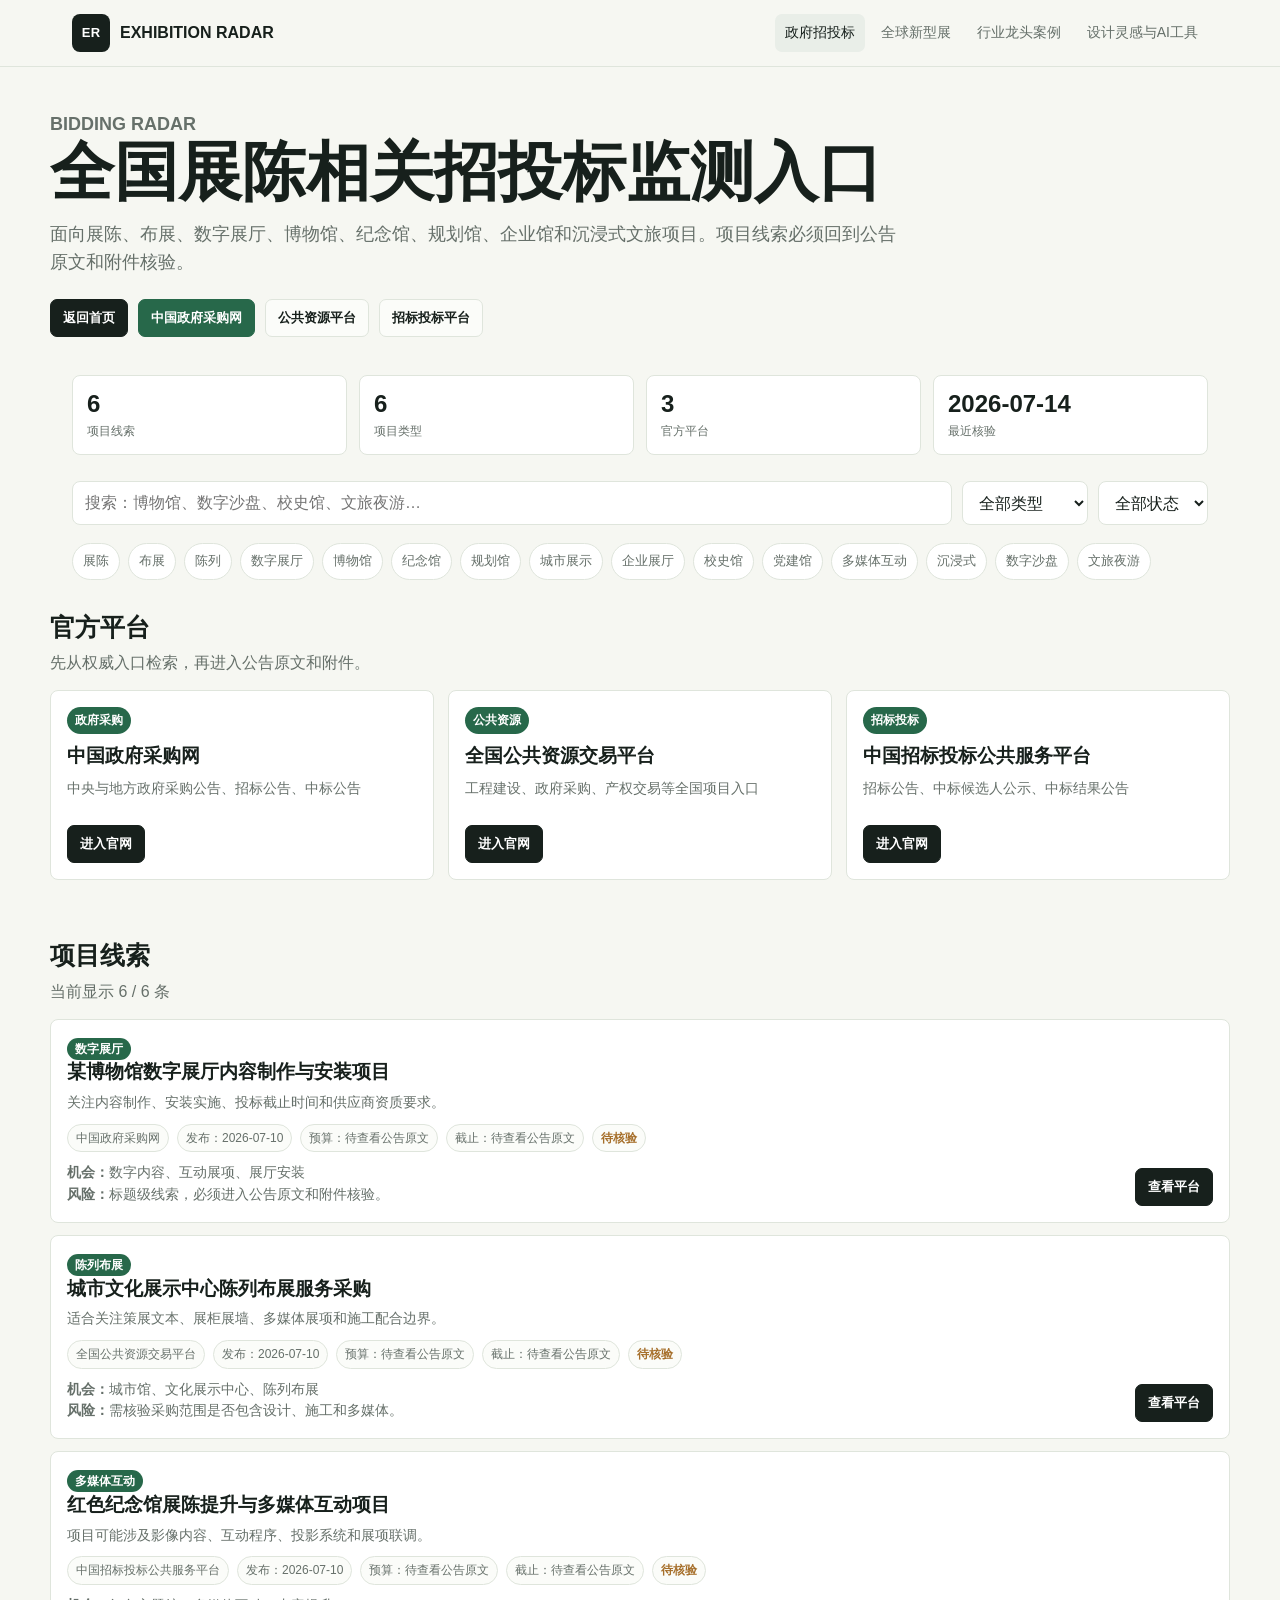
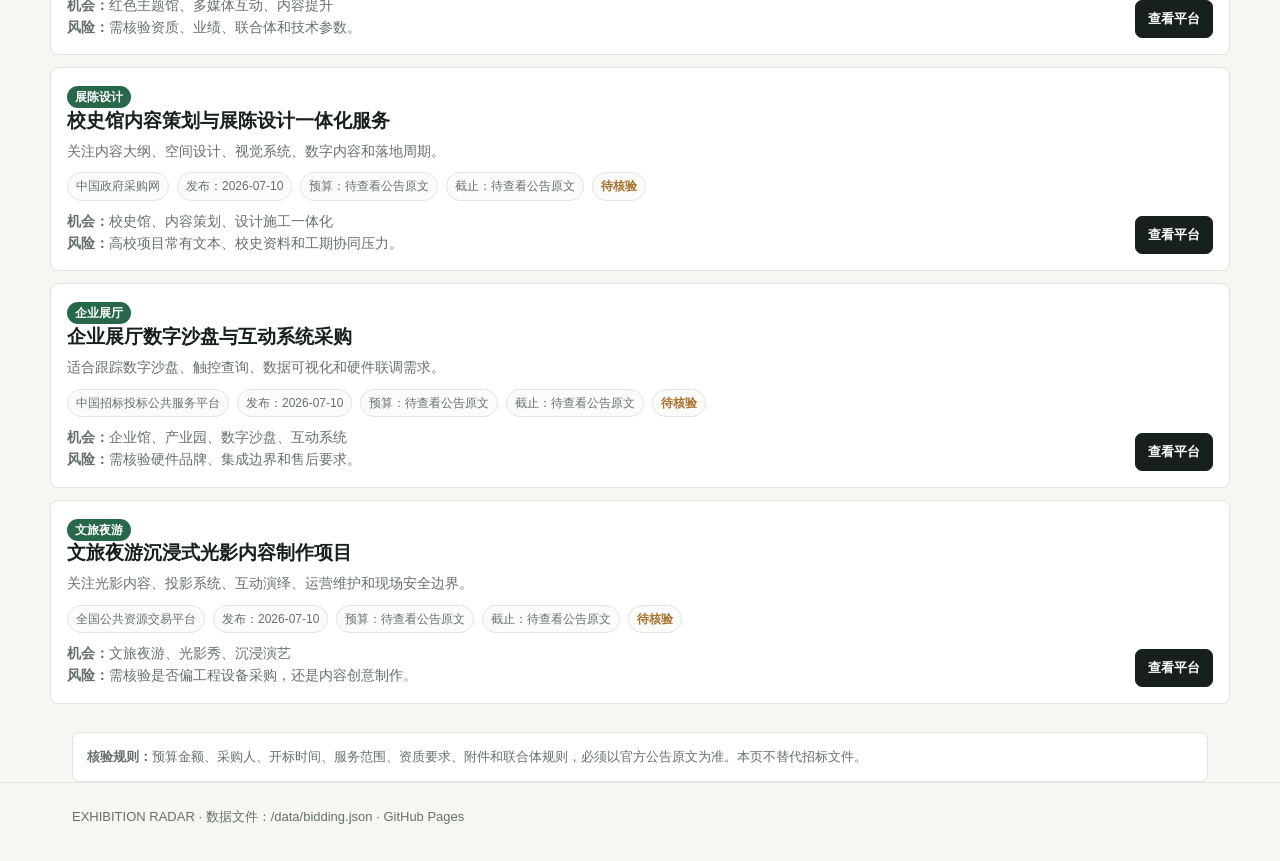
==== bidding/index.html @ 0a3d3f95 "Add bidding monitoring channel page" ====
<!doctype html>
<html lang="zh-CN">
<head>
  <meta charset="utf-8">
  <meta name="viewport" content="width=device-width,initial-scale=1">
  <title>政府招投标｜EXHIBITION RADAR</title>
  <meta name="description" content="展陈、布展、数字展厅、博物馆、规划馆等政府招投标项目监测入口。">
  <link rel="stylesheet" href="/assets/site.css">
</head>
<body>
  <header class="top"><div class="shell nav"><a class="brand" href="/"><span class="mark">ER</span><span>EXHIBITION RADAR</span></a><nav class="navlinks"><a class="active" href="/bidding/">政府招投标</a><a href="/intelligence/">全球新型展</a><a href="/cases/">行业龙头案例</a><a href="/resources/">设计灵感与AI工具</a></nav></div></header>
  <main>
    <section class="shell hero">
      <p class="eyebrow">BIDDING RADAR</p>
      <h1>全国展陈相关招投标监测入口</h1>
      <p>面向展陈、布展、数字展厅、博物馆、纪念馆、规划馆、企业馆和沉浸式文旅项目。项目线索必须回到公告原文和附件核验。</p>
      <div class="hero-actions"><a class="btn primary" href="/">返回首页</a><a class="btn green" href="https://www.ccgp.gov.cn/" target="_blank" rel="noopener">中国政府采购网</a><a class="btn" href="https://www.ggzy.gov.cn/" target="_blank" rel="noopener">公共资源平台</a><a class="btn" href="https://www.cebpubservice.com/" target="_blank" rel="noopener">招标投标平台</a></div>
    </section>
    <section class="shell"><div class="metrics" id="metrics"></div><div class="toolbar"><input id="q" class="search" placeholder="搜索：博物馆、数字沙盘、校史馆、文旅夜游…"><select id="category" class="select"><option value="all">全部类型</option></select><select id="status" class="select"><option value="all">全部状态</option><option value="needs_verification">待核验</option></select></div><div id="keywords" class="chips"></div></section>
    <section class="shell section"><div class="section-head"><div><h2>官方平台</h2><p>先从权威入口检索，再进入公告原文和附件。</p></div></div><div id="sources" class="grid-3"></div></section>
    <section class="shell section"><div class="section-head"><div><h2>项目线索</h2><p id="countText">正在加载数据…</p></div></div><div id="list" class="list"></div></section>
    <section class="shell"><div class="data-note"><b>核验规则：</b>预算金额、采购人、开标时间、服务范围、资质要求、附件和联合体规则，必须以官方公告原文为准。本页不替代招标文件。</div></section>
  </main>
  <footer class="footer"><div class="shell">EXHIBITION RADAR · 数据文件：/data/bidding.json · GitHub Pages</div></footer>
  <script>
    const $=s=>document.querySelector(s); let db={items:[],sources:[],keywords:[]};
    function sourceCard(s){return `<article class="source-card"><span class="badge bid">${s.type}</span><h3>${s.name}</h3><p>${s.use}</p><div class="actions"><a class="btn primary" href="${s.officialUrl}" target="_blank" rel="noopener">进入官网</a></div></article>`}
    function itemCard(x){return `<article class="item"><div><span class="badge bid">${x.category}</span><h3>${x.title}</h3><p>${x.summary}</p><div class="meta"><span class="pill">${x.sourceName}</span><span class="pill">发布：${String(x.publishedAt).slice(0,10)}</span><span class="pill">预算：${x.budget}</span><span class="pill">截止：${x.deadline}</span><span class="pill status needs_verification">待核验</span></div><p><b>机会：</b>${x.opportunity}</p><p><b>风险：</b>${x.risk}</p></div><div class="actions"><a class="btn primary" href="${x.sourceUrl}" target="_blank" rel="noopener">查看平台</a></div></article>`}
    function metrics(){const cats=new Set(db.items.map(x=>x.category)).size; $('#metrics').innerHTML=`<div class="metric"><b>${db.items.length}</b><span>项目线索</span></div><div class="metric"><b>${cats}</b><span>项目类型</span></div><div class="metric"><b>${db.sources.length}</b><span>官方平台</span></div><div class="metric"><b>${db.lastVerifiedAt}</b><span>最近核验</span></div>`}
    function filters(){const cats=[...new Set(db.items.map(x=>x.category))].sort(); $('#category').innerHTML='<option value="all">全部类型</option>'+cats.map(c=>`<option>${c}</option>`).join(''); $('#keywords').innerHTML=db.keywords.map(k=>`<button class="chip" type="button">${k}</button>`).join(''); document.querySelectorAll('.chip').forEach(b=>b.onclick=()=>{$('#q').value=b.textContent;sync();});}
    function sync(){const q=$('#q').value.trim().toLowerCase(), cat=$('#category').value, st=$('#status').value; const out=db.items.filter(x=>(cat==='all'||x.category===cat)&&(st==='all'||x.status===st)&&(!q||JSON.stringify(x).toLowerCase().includes(q))); $('#countText').textContent=`当前显示 ${out.length} / ${db.items.length} 条`; $('#list').innerHTML=out.map(itemCard).join('')||'<div class="data-note">没有匹配线索。</div>'}
    fetch('/data/bidding.json').then(r=>r.json()).then(data=>{db=data; $('#sources').innerHTML=db.sources.map(sourceCard).join(''); metrics(); filters(); sync(); ['q','category','status'].forEach(id=>$('#'+id).addEventListener(id==='q'?'input':'change',sync));}).catch(()=>{$('#countText').textContent='数据加载失败，请检查 /data/bidding.json';});
  </script>
</body>
</html>
---- assets/site.css ----
:root{--bg:#f6f7f2;--paper:#fff;--ink:#17201c;--muted:#66706a;--line:#dfe5dc;--soft:#eef2eb;--green:#27684a;--blue:#245e73;--red:#9b473d;--gold:#a66f2b;--violet:#5d578c;--shadow:0 18px 45px rgba(23,32,28,.09)}*{box-sizing:border-box}html{scroll-behavior:smooth}body{margin:0;background:var(--bg);color:var(--ink);font-family:-apple-system,BlinkMacSystemFont,"Segoe UI","PingFang SC","Microsoft YaHei",Arial,sans-serif;line-height:1.55}a{color:inherit;text-decoration:none}button,input,select{font:inherit}.shell{max-width:1180px;margin:0 auto;padding:0 22px}.top{position:sticky;top:0;z-index:20;background:rgba(246,247,242,.94);backdrop-filter:blur(14px);border-bottom:1px solid var(--line)}.nav{min-height:66px;display:flex;align-items:center;justify-content:space-between;gap:18px}.brand{display:flex;align-items:center;gap:10px;font-weight:850}.mark{width:38px;height:38px;border-radius:8px;background:var(--ink);color:#fff;display:grid;place-items:center;font-size:13px;letter-spacing:.02em}.navlinks{display:flex;align-items:center;gap:6px;flex-wrap:wrap}.navlinks a{font-size:14px;color:var(--muted);padding:8px 10px;border-radius:7px}.navlinks a:hover,.navlinks a.active{background:#e9eee8;color:var(--ink)}.hero{padding:44px 0 28px}.hero-grid{display:grid;grid-template-columns:minmax(0,1.08fr) minmax(320px,.92fr);gap:28px;align-items:stretch}.eyebrow{font-size:13px;font-weight:850;color:var(--green);margin:0 0 12px}.hero h1{font-size:clamp(35px,5vw,64px);line-height:1.04;margin:0 0 16px;letter-spacing:0}.hero p{margin:0;color:var(--muted);font-size:18px;max-width:850px}.hero-actions{display:flex;gap:10px;flex-wrap:wrap;margin-top:22px}.visual-board{border:1px solid var(--line);background:#fff;border-radius:8px;min-height:330px;padding:16px;display:grid;grid-template-columns:1fr 1fr;gap:10px}.visual-tile{border:1px solid var(--line);border-radius:7px;padding:12px;display:flex;flex-direction:column;justify-content:space-between;min-height:138px;background:linear-gradient(135deg,#fff,#f0f3ee)}.visual-tile strong{font-size:15px}.visual-tile span{font-size:12px;color:var(--muted)}.tone-green{border-top:5px solid var(--green)}.tone-blue{border-top:5px solid var(--blue)}.tone-red{border-top:5px solid var(--red)}.tone-gold{border-top:5px solid var(--gold)}.btn{display:inline-flex;align-items:center;justify-content:center;min-height:38px;padding:0 12px;border-radius:7px;border:1px solid var(--line);background:#fbfcf9;color:var(--ink);font-size:13px;font-weight:760}.btn.primary{background:var(--ink);border-color:var(--ink);color:#fff}.btn.green{background:var(--green);border-color:var(--green);color:#fff}.btn.blue{background:var(--blue);border-color:var(--blue);color:#fff}.btn.red{background:var(--red);border-color:var(--red);color:#fff}.btn.gold{background:var(--gold);border-color:var(--gold);color:#fff}.btn:focus,.search:focus,.select:focus{outline:3px solid rgba(36,94,115,.18);outline-offset:2px}.metrics{display:grid;grid-template-columns:repeat(4,minmax(0,1fr));gap:12px;margin:10px 0 26px}.metric{border:1px solid var(--line);background:#fff;border-radius:8px;padding:14px}.metric b{display:block;font-size:24px;line-height:1.15}.metric span{display:block;color:var(--muted);font-size:12px;margin-top:4px}.entry-grid{display:grid;grid-template-columns:repeat(4,minmax(0,1fr));gap:14px}.entry{position:relative;min-height:270px;border:1px solid var(--line);background:#fff;border-radius:8px;padding:18px;display:flex;flex-direction:column;gap:12px;overflow:hidden;transition:.18s ease}.entry:before{content:"";position:absolute;left:0;right:0;top:0;height:5px;background:var(--accent)}.entry:hover,.item:hover,.case-card:hover,.tool-card:hover{box-shadow:var(--shadow);transform:translateY(-2px)}.code{font-size:12px;font-weight:850;color:var(--accent)}.entry h2{font-size:24px;line-height:1.15;margin:0}.entry p,.entry li{color:var(--muted);font-size:14px}.entry p{margin:0}.entry ul{margin:0;padding-left:18px}.actions{display:flex;gap:8px;flex-wrap:wrap;margin-top:auto}.section{padding:28px 0}.section-head{display:flex;align-items:flex-end;justify-content:space-between;gap:18px;margin-bottom:14px}.section-head h2{margin:0;font-size:25px}.section-head p{margin:5px 0 0;color:var(--muted)}.toolbar{display:grid;grid-template-columns:1fr auto auto;gap:10px;align-items:center;margin:14px 0 18px}.search,.select{height:44px;border:1px solid var(--line);border-radius:8px;background:#fff;padding:0 12px;color:var(--ink)}.chips{display:flex;gap:8px;flex-wrap:wrap}.chip{border:1px solid var(--line);background:#fff;border-radius:999px;padding:7px 10px;color:var(--muted);font-size:13px;cursor:pointer}.chip.active{background:var(--ink);border-color:var(--ink);color:#fff}.list{display:grid;gap:12px}.item{border:1px solid var(--line);background:#fff;border-radius:8px;padding:16px;display:grid;grid-template-columns:minmax(0,1fr) auto;gap:14px;transition:.18s ease}.item h3{margin:0 0 8px;font-size:19px;line-height:1.25}.item p{margin:0;color:var(--muted);font-size:14px}.meta{display:flex;gap:8px;flex-wrap:wrap;margin:10px 0}.pill{border:1px solid var(--line);border-radius:999px;background:#fbfcf9;color:var(--muted);padding:4px 8px;font-size:12px}.status{font-weight:800;color:var(--blue)}.status.needs_verification{color:var(--gold)}.status.draft{color:var(--red)}.badge{width:max-content;max-width:100%;font-size:12px;font-weight:850;color:#fff;border-radius:999px;padding:4px 8px;background:var(--blue)}.badge.bid{background:var(--green)}.badge.case{background:var(--red)}.badge.tool{background:var(--gold)}.badge.workflow{background:var(--violet)}.grid-3{display:grid;grid-template-columns:repeat(3,minmax(0,1fr));gap:14px}.grid-2{display:grid;grid-template-columns:repeat(2,minmax(0,1fr));gap:14px}.case-card,.tool-card,.source-card,.workflow-card{border:1px solid var(--line);background:#fff;border-radius:8px;padding:16px;display:flex;flex-direction:column;gap:10px;min-height:190px;transition:.18s ease}.case-card h3,.tool-card h3,.source-card h3,.workflow-card h3{margin:0;font-size:19px;line-height:1.28}.case-card p,.tool-card p,.source-card p,.workflow-card p{margin:0;color:var(--muted);font-size:14px}.kv{display:grid;grid-template-columns:92px 1fr;gap:6px 10px;font-size:13px;color:var(--muted)}.kv b{color:var(--ink)}.small-list{margin:0;padding-left:18px;color:var(--muted);font-size:13px}.data-note{border:1px solid var(--line);background:#fff;border-radius:8px;padding:14px;color:var(--muted);font-size:13px}.footer{border-top:1px solid var(--line);padding:24px 0 34px;color:var(--muted);font-size:13px}.hidden{display:none!important}@media(max-width:1040px){.hero-grid,.entry-grid,.grid-3{grid-template-columns:repeat(2,minmax(0,1fr))}.metrics{grid-template-columns:repeat(2,minmax(0,1fr))}.toolbar{grid-template-columns:1fr}}@media(max-width:720px){.shell{padding:0 16px}.nav{align-items:flex-start;padding:12px 0}.navlinks{justify-content:flex-start}.hero{padding:32px 0 20px}.hero-grid,.entry-grid,.grid-3,.grid-2,.visual-board,.metrics{grid-template-columns:1fr}.entry{min-height:230px}.item{grid-template-columns:1fr}.section-head{display:block}.toolbar{grid-template-columns:1fr}.btn{width:auto}.hero h1{font-size:36px}}
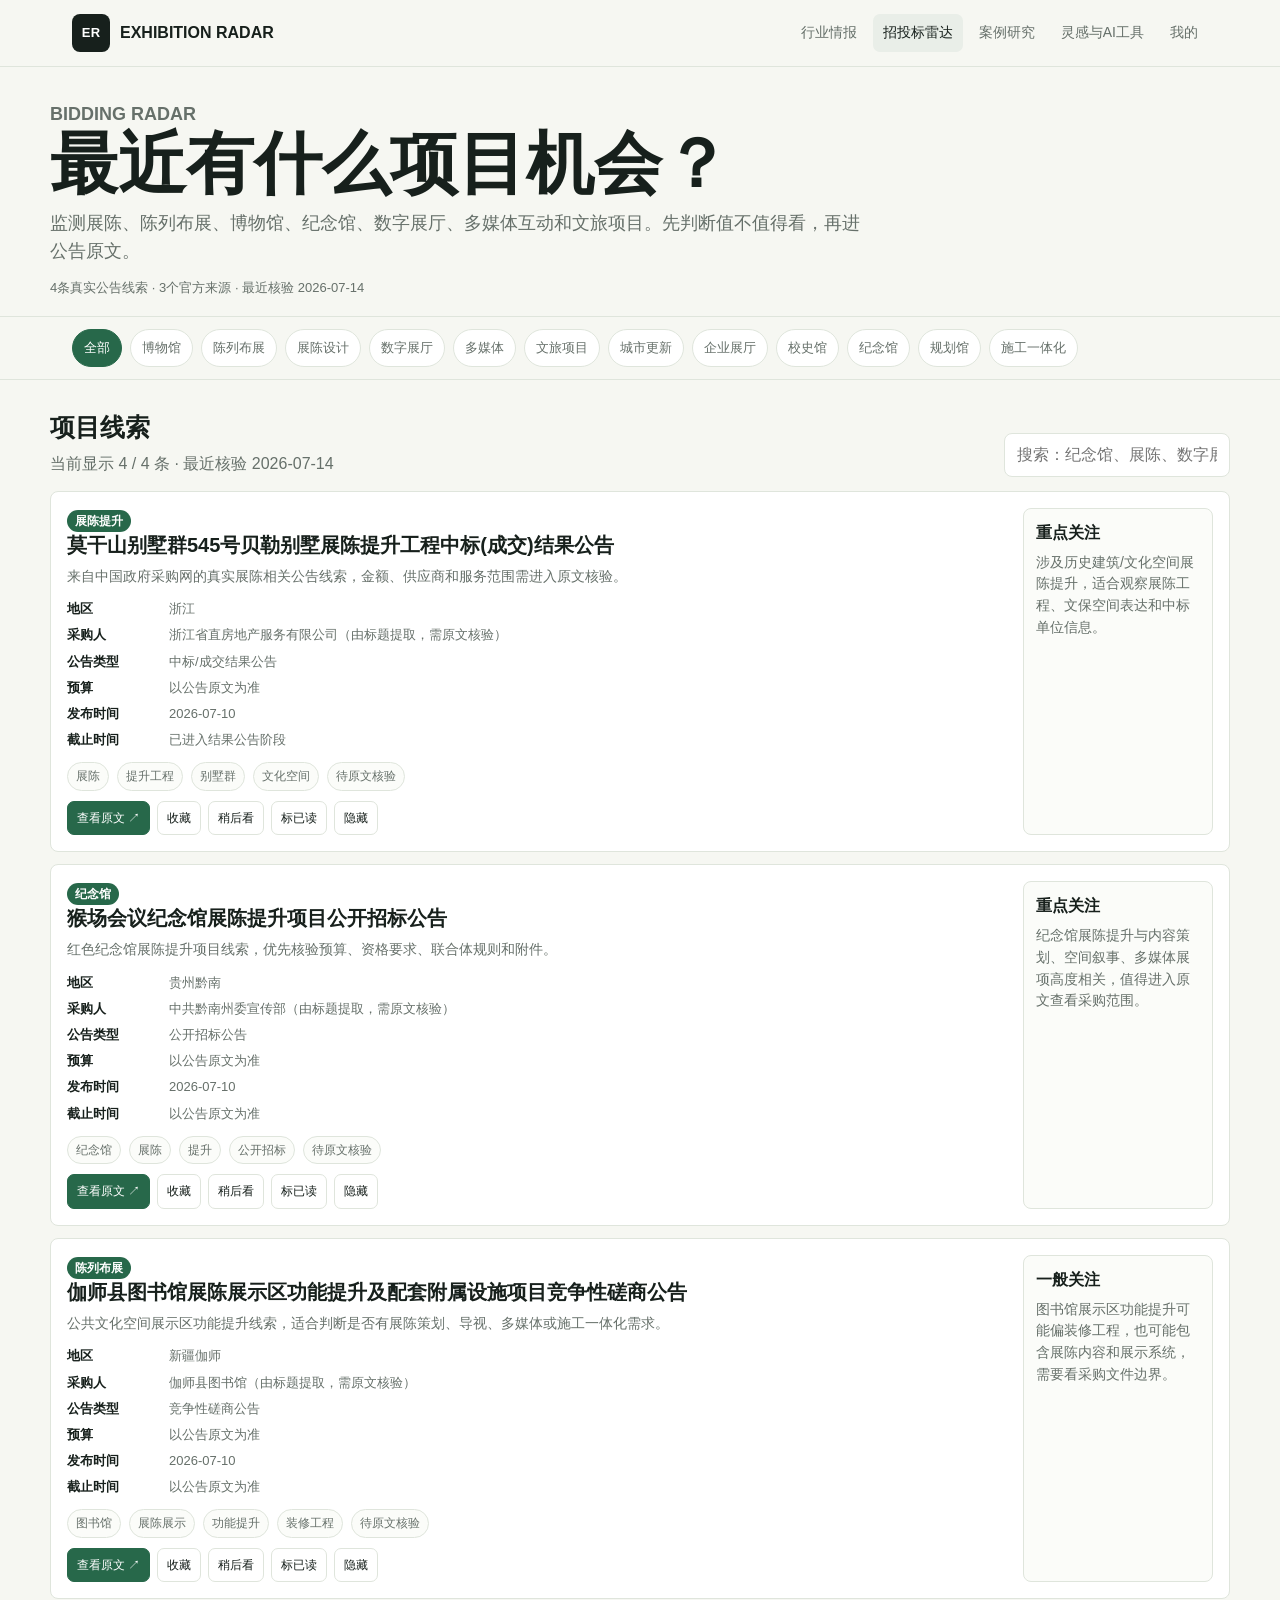
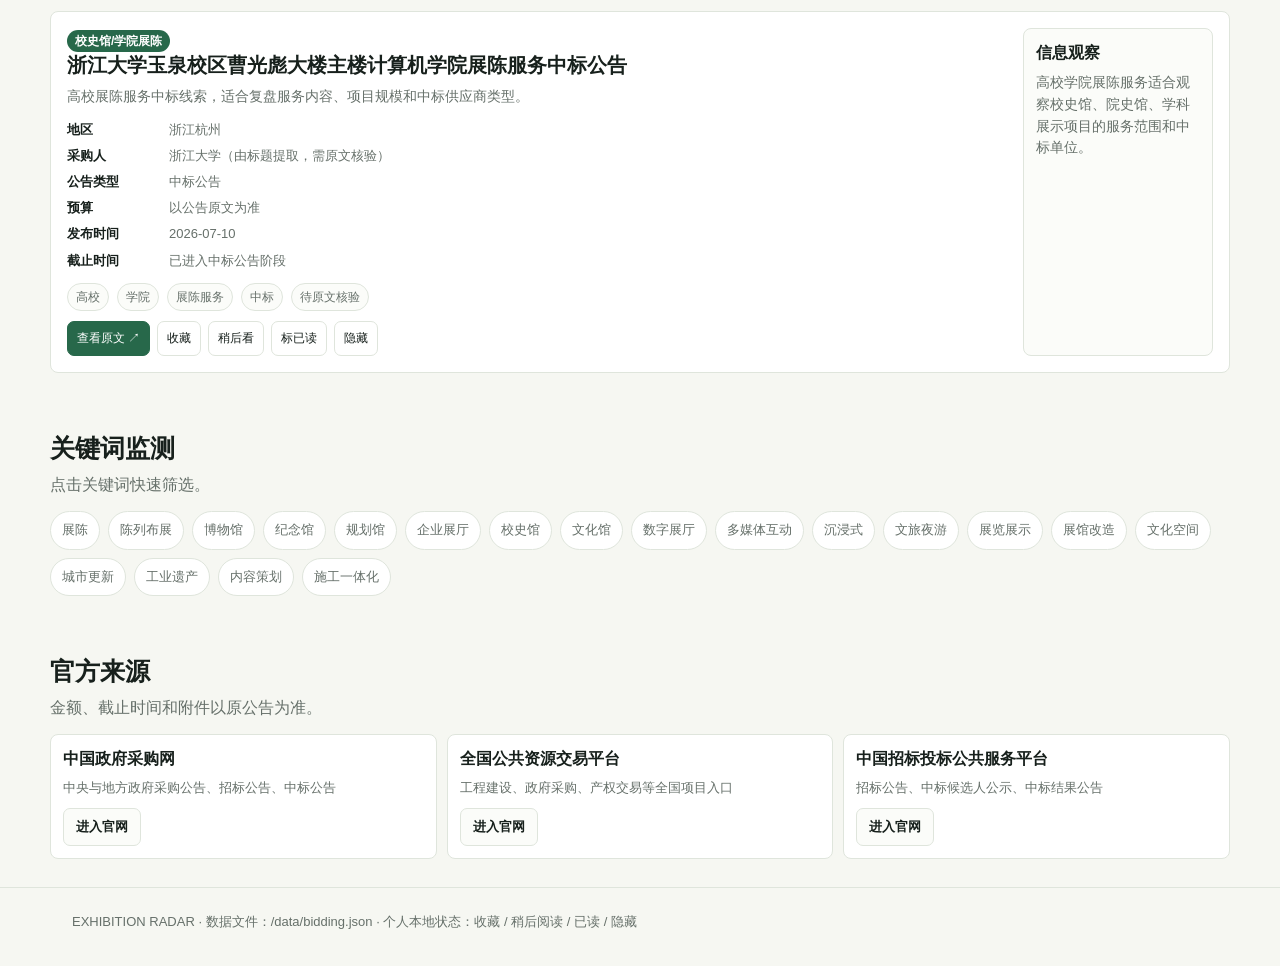
==== commit fbe99bf2: "Show real bidding leads with personal actions" ====
--- a/bidding/index.html
+++ b/bidding/index.html
@@ -3,33 +3,58 @@
 <head>
   <meta charset="utf-8">
   <meta name="viewport" content="width=device-width,initial-scale=1">
-  <title>政府招投标｜EXHIBITION RADAR</title>
-  <meta name="description" content="展陈、布展、数字展厅、博物馆、规划馆等政府招投标项目监测入口。">
-  <link rel="stylesheet" href="/assets/site.css">
+  <title>招投标雷达｜EXHIBITION RADAR</title>
+  <meta name="description" content="展陈、布展、博物馆、纪念馆、数字展厅和文旅项目招投标雷达。">
+  <link rel="stylesheet" href="/assets/site.css?v=20260714-bid-radar">
+  <style>
+    .bid-hero{padding:34px 0 18px}.bid-hero h1{font-size:clamp(36px,5.5vw,68px);line-height:1.02;margin:0 0 12px}.bid-hero p{font-size:18px;color:var(--muted);max-width:820px;margin:0}.subline{margin-top:12px;color:var(--muted);font-size:13px}.filterbar{position:sticky;top:66px;z-index:9;background:rgba(246,247,242,.94);backdrop-filter:blur(12px);border-block:1px solid var(--line);padding:12px 0}.chiprow{display:flex;gap:8px;flex-wrap:wrap}.chipbtn{border:1px solid var(--line);background:#fff;border-radius:999px;padding:8px 11px;font-size:13px;color:var(--muted);cursor:pointer}.chipbtn.active{background:var(--green);border-color:var(--green);color:#fff}.lead-list{display:grid;gap:12px}.lead-card{border:1px solid var(--line);background:#fff;border-radius:8px;padding:16px;display:grid;grid-template-columns:minmax(0,1fr) 190px;gap:16px}.lead-card h3{font-size:20px;line-height:1.25;margin:0 0 8px}.lead-card p{margin:0;color:var(--muted);font-size:14px}.attention{border:1px solid var(--line);border-radius:8px;padding:12px;background:#fbfcf9}.attention b{display:block;font-size:16px;margin-bottom:6px}.kv2{display:grid;grid-template-columns:92px 1fr;gap:6px 10px;margin:12px 0;font-size:13px}.kv2 b{color:var(--ink)}.kv2 span{color:var(--muted)}.small-actions{display:flex;gap:7px;flex-wrap:wrap}.smallbtn{border:1px solid var(--line);background:#fff;border-radius:7px;padding:7px 9px;font-size:12px;color:var(--ink);cursor:pointer}.smallbtn.primary{background:var(--green);border-color:var(--green);color:#fff}.source-grid{display:grid;grid-template-columns:repeat(3,minmax(0,1fr));gap:10px}.source-card2{border:1px solid var(--line);background:#fff;border-radius:8px;padding:12px}.source-card2 h3{font-size:16px;margin:0 0 6px}.source-card2 p{font-size:13px;color:var(--muted);margin:0 0 10px}.empty{border:1px solid var(--line);background:#fff;border-radius:8px;padding:18px;color:var(--muted)}@media(max-width:900px){.lead-card{grid-template-columns:1fr}.source-grid{grid-template-columns:1fr}}@media(max-width:720px){.filterbar{position:relative;top:auto}.bid-hero h1{font-size:40px}}
+  </style>
 </head>
 <body>
-  <header class="top"><div class="shell nav"><a class="brand" href="/"><span class="mark">ER</span><span>EXHIBITION RADAR</span></a><nav class="navlinks"><a class="active" href="/bidding/">政府招投标</a><a href="/intelligence/">全球新型展</a><a href="/cases/">行业龙头案例</a><a href="/resources/">设计灵感与AI工具</a></nav></div></header>
+  <header class="top"><div class="shell nav"><a class="brand" href="/"><span class="mark">ER</span><span>EXHIBITION RADAR</span></a><nav class="navlinks"><a href="/intelligence/">行业情报</a><a class="active" href="/bidding/">招投标雷达</a><a href="/cases/">案例研究</a><a href="/resources/">灵感与AI工具</a><a href="/my/">我的</a></nav></div></header>
   <main>
-    <section class="shell hero">
+    <section class="shell bid-hero">
       <p class="eyebrow">BIDDING RADAR</p>
-      <h1>全国展陈相关招投标监测入口</h1>
-      <p>面向展陈、布展、数字展厅、博物馆、纪念馆、规划馆、企业馆和沉浸式文旅项目。项目线索必须回到公告原文和附件核验。</p>
-      <div class="hero-actions"><a class="btn primary" href="/">返回首页</a><a class="btn green" href="https://www.ccgp.gov.cn/" target="_blank" rel="noopener">中国政府采购网</a><a class="btn" href="https://www.ggzy.gov.cn/" target="_blank" rel="noopener">公共资源平台</a><a class="btn" href="https://www.cebpubservice.com/" target="_blank" rel="noopener">招标投标平台</a></div>
+      <h1>最近有什么项目机会？</h1>
+      <p>监测展陈、陈列布展、博物馆、纪念馆、数字展厅、多媒体互动和文旅项目。先判断值不值得看，再进公告原文。</p>
+      <div class="subline" id="metaLine">已加载本地兜底线索，正在同步最新公告数据…</div>
     </section>
-    <section class="shell"><div class="metrics" id="metrics"></div><div class="toolbar"><input id="q" class="search" placeholder="搜索：博物馆、数字沙盘、校史馆、文旅夜游…"><select id="category" class="select"><option value="all">全部类型</option></select><select id="status" class="select"><option value="all">全部状态</option><option value="needs_verification">待核验</option></select></div><div id="keywords" class="chips"></div></section>
-    <section class="shell section"><div class="section-head"><div><h2>官方平台</h2><p>先从权威入口检索，再进入公告原文和附件。</p></div></div><div id="sources" class="grid-3"></div></section>
-    <section class="shell section"><div class="section-head"><div><h2>项目线索</h2><p id="countText">正在加载数据…</p></div></div><div id="list" class="list"></div></section>
-    <section class="shell"><div class="data-note"><b>核验规则：</b>预算金额、采购人、开标时间、服务范围、资质要求、附件和联合体规则，必须以官方公告原文为准。本页不替代招标文件。</div></section>
+
+    <section class="filterbar"><div class="shell"><div id="chips" class="chiprow"></div></div></section>
+
+    <section class="shell section">
+      <div class="section-head"><div><h2>项目线索</h2><p id="countText">正在显示兜底内容。</p></div><input id="q" class="search" placeholder="搜索：纪念馆、展陈、数字展厅、浙江…" style="max-width:360px"></div>
+      <div id="list" class="lead-list"></div>
+    </section>
+
+    <section class="shell section">
+      <div class="section-head"><div><h2>关键词监测</h2><p>点击关键词快速筛选。</p></div></div>
+      <div id="keywords" class="chiprow"></div>
+    </section>
+
+    <section class="shell section">
+      <div class="section-head"><div><h2>官方来源</h2><p>金额、截止时间和附件以原公告为准。</p></div></div>
+      <div id="sources" class="source-grid"></div>
+    </section>
   </main>
-  <footer class="footer"><div class="shell">EXHIBITION RADAR · 数据文件：/data/bidding.json · GitHub Pages</div></footer>
+  <footer class="footer"><div class="shell">EXHIBITION RADAR · 数据文件：/data/bidding.json · 个人本地状态：收藏 / 稍后阅读 / 已读 / 隐藏</div></footer>
+  <script src="/assets/personal.js?v=20260714"></script>
   <script>
-    const $=s=>document.querySelector(s); let db={items:[],sources:[],keywords:[]};
-    function sourceCard(s){return `<article class="source-card"><span class="badge bid">${s.type}</span><h3>${s.name}</h3><p>${s.use}</p><div class="actions"><a class="btn primary" href="${s.officialUrl}" target="_blank" rel="noopener">进入官网</a></div></article>`}
-    function itemCard(x){return `<article class="item"><div><span class="badge bid">${x.category}</span><h3>${x.title}</h3><p>${x.summary}</p><div class="meta"><span class="pill">${x.sourceName}</span><span class="pill">发布：${String(x.publishedAt).slice(0,10)}</span><span class="pill">预算：${x.budget}</span><span class="pill">截止：${x.deadline}</span><span class="pill status needs_verification">待核验</span></div><p><b>机会：</b>${x.opportunity}</p><p><b>风险：</b>${x.risk}</p></div><div class="actions"><a class="btn primary" href="${x.sourceUrl}" target="_blank" rel="noopener">查看平台</a></div></article>`}
-    function metrics(){const cats=new Set(db.items.map(x=>x.category)).size; $('#metrics').innerHTML=`<div class="metric"><b>${db.items.length}</b><span>项目线索</span></div><div class="metric"><b>${cats}</b><span>项目类型</span></div><div class="metric"><b>${db.sources.length}</b><span>官方平台</span></div><div class="metric"><b>${db.lastVerifiedAt}</b><span>最近核验</span></div>`}
-    function filters(){const cats=[...new Set(db.items.map(x=>x.category))].sort(); $('#category').innerHTML='<option value="all">全部类型</option>'+cats.map(c=>`<option>${c}</option>`).join(''); $('#keywords').innerHTML=db.keywords.map(k=>`<button class="chip" type="button">${k}</button>`).join(''); document.querySelectorAll('.chip').forEach(b=>b.onclick=()=>{$('#q').value=b.textContent;sync();});}
-    function sync(){const q=$('#q').value.trim().toLowerCase(), cat=$('#category').value, st=$('#status').value; const out=db.items.filter(x=>(cat==='all'||x.category===cat)&&(st==='all'||x.status===st)&&(!q||JSON.stringify(x).toLowerCase().includes(q))); $('#countText').textContent=`当前显示 ${out.length} / ${db.items.length} 条`; $('#list').innerHTML=out.map(itemCard).join('')||'<div class="data-note">没有匹配线索。</div>'}
-    fetch('/data/bidding.json').then(r=>r.json()).then(data=>{db=data; $('#sources').innerHTML=db.sources.map(sourceCard).join(''); metrics(); filters(); sync(); ['q','category','status'].forEach(id=>$('#'+id).addEventListener(id==='q'?'input':'change',sync));}).catch(()=>{$('#countText').textContent='数据加载失败，请检查 /data/bidding.json';});
+    const fallback={lastVerifiedAt:'2026-07-14',sources:[{name:'中国政府采购网',type:'政府采购',officialUrl:'https://www.ccgp.gov.cn/',use:'中央与地方政府采购公告'}],keywords:['展陈','陈列布展','博物馆','纪念馆','数字展厅','多媒体互动','文旅夜游'],items:[
+      {id:'fb-houchang',title:'猴场会议纪念馆展陈提升项目公开招标公告',category:'纪念馆',region:'贵州黔南',buyer:'中共黔南州委宣传部（标题提取，需原文核验）',noticeType:'公开招标公告',budget:'以公告原文为准',deadline:'以公告原文为准',sourceName:'中国政府采购网',sourceUrl:'http://www.ccgp.gov.cn/cggg/dfgg/gkzb/202607/t20260710_26909768.htm',publishedAt:'2026-07-10T07:00:43.783Z',keywordsMatched:['纪念馆','展陈','提升'],attentionLevel:'重点关注',attentionReason:'纪念馆展陈提升与内容策划、空间叙事、多媒体展项高度相关。',summary:'真实公告线索，预算和资质要求需进入原文核验。',status:'needs_verification'},
+      {id:'fb-moganshan',title:'莫干山别墅群545号贝勒别墅展陈提升工程中标(成交)结果公告',category:'展陈提升',region:'浙江',buyer:'浙江省直房地产服务有限公司（标题提取，需原文核验）',noticeType:'中标/成交结果公告',budget:'以公告原文为准',deadline:'已进入结果公告阶段',sourceName:'中国政府采购网',sourceUrl:'http://www.ccgp.gov.cn/cggg/dfgg/zbgg/202607/t20260710_26910042.htm',publishedAt:'2026-07-10T07:00:43.783Z',keywordsMatched:['展陈','提升工程','文化空间'],attentionLevel:'重点关注',attentionReason:'历史建筑/文化空间展陈提升，适合观察中标单位和服务范围。',summary:'真实公告线索，供应商和范围需进入原文核验。',status:'needs_verification'}
+    ]};
+    const $=s=>document.querySelector(s); let db=fallback, active='全部';
+    const cats=['全部','博物馆','陈列布展','展陈设计','数字展厅','多媒体','文旅项目','城市更新','企业展厅','校史馆','纪念馆','规划馆','施工一体化'];
+    function dateText(v){return v&&/^\d{4}/.test(v)?String(v).slice(0,10):'待核验'}
+    function renderChips(){ $('#chips').innerHTML=cats.map(c=>`<button class="chipbtn ${c===active?'active':''}" data-cat="${c}">${c}</button>`).join(''); document.querySelectorAll('[data-cat]').forEach(b=>b.onclick=()=>{active=b.dataset.cat; render();}); }
+    function actionButtons(x){return `<button class="smallbtn" data-action="favorites" data-id="${x.id}">${ERPersonal.label('favorites',x.id,'已收藏','收藏')}</button><button class="smallbtn" data-action="later" data-id="${x.id}">${ERPersonal.label('later',x.id,'已加入','稍后看')}</button><button class="smallbtn" data-action="read" data-id="${x.id}">${ERPersonal.label('read',x.id,'已读','标已读')}</button><button class="smallbtn" data-action="hidden" data-id="${x.id}">隐藏</button>`}
+    function leadCard(x){return `<article class="lead-card"><div><span class="badge bid">${x.category}</span><h3>${x.title}</h3><p>${x.summary||''}</p><div class="kv2"><b>地区</b><span>${x.region||'待核验'}</span><b>采购人</b><span>${x.buyer||'待核验'}</span><b>公告类型</b><span>${x.noticeType||'待核验'}</span><b>预算</b><span>${x.budget||'以公告原文为准'}</span><b>发布时间</b><span>${dateText(x.publishedAt)}</span><b>截止时间</b><span>${x.deadline||'以公告原文为准'}</span></div><div class="meta">${(x.keywordsMatched||[]).map(k=>`<span class="pill">${k}</span>`).join('')}<span class="pill">${x.status==='needs_verification'?'待原文核验':'已核验'}</span></div><div class="small-actions"><a class="smallbtn primary" href="${x.sourceUrl}" target="_blank" rel="noopener">查看原文 ↗</a>${actionButtons(x)}</div></div><aside class="attention"><b>${x.attentionLevel||'信息观察'}</b><p>${x.attentionReason||'进入原文核验预算、范围和资质。'}</p></aside></article>`}
+    function sourceCard(s){return `<article class="source-card2"><h3>${s.name}</h3><p>${s.use}</p><a class="btn" href="${s.officialUrl}" target="_blank" rel="noopener">进入官网</a></article>`}
+    function render(){renderChips(); const q=($('#q').value||'').trim().toLowerCase(); let out=(db.items||[]).filter(x=>!ERPersonal.has('hidden',x.id)); if(active!=='全部') out=out.filter(x=>x.category.includes(active)||JSON.stringify(x.keywordsMatched||[]).includes(active)); if(q) out=out.filter(x=>JSON.stringify(x).toLowerCase().includes(q)); out.sort((a,b)=>String(b.publishedAt||'').localeCompare(String(a.publishedAt||''))); $('#countText').textContent=`当前显示 ${out.length} / ${(db.items||[]).length} 条 · 最近核验 ${db.lastVerifiedAt||'2026-07-14'}`; $('#list').innerHTML=out.map(leadCard).join('')||'<div class="empty">没有匹配线索。</div>'; $('#keywords').innerHTML=(db.keywords||[]).map(k=>`<button class="chipbtn" data-keyword="${k}">${k}</button>`).join(''); $('#sources').innerHTML=(db.sources||[]).map(sourceCard).join(''); document.querySelectorAll('[data-keyword]').forEach(b=>b.onclick=()=>{$('#q').value=b.dataset.keyword; render();}); bindActions(); }
+    function bindActions(){document.querySelectorAll('[data-action]').forEach(b=>b.onclick=()=>{const item=(db.items||[]).find(x=>x.id===b.dataset.id); ERPersonal.toggle(b.dataset.action,item); render();});}
+    $('#q').addEventListener('input',render); render();
+    fetch(new URL('../data/bidding.json?v=20260714-real', document.baseURI)).then(r=>r.json()).then(json=>{db=json; $('#metaLine').textContent=`${json.items?.length||0}条真实公告线索 · ${json.sources?.length||0}个官方来源 · 最近核验 ${json.lastVerifiedAt}`; render();}).catch(()=>{$('#metaLine').textContent='已显示本地兜底线索；数据文件暂时未能同步。';});
   </script>
 </body>
 </html>
